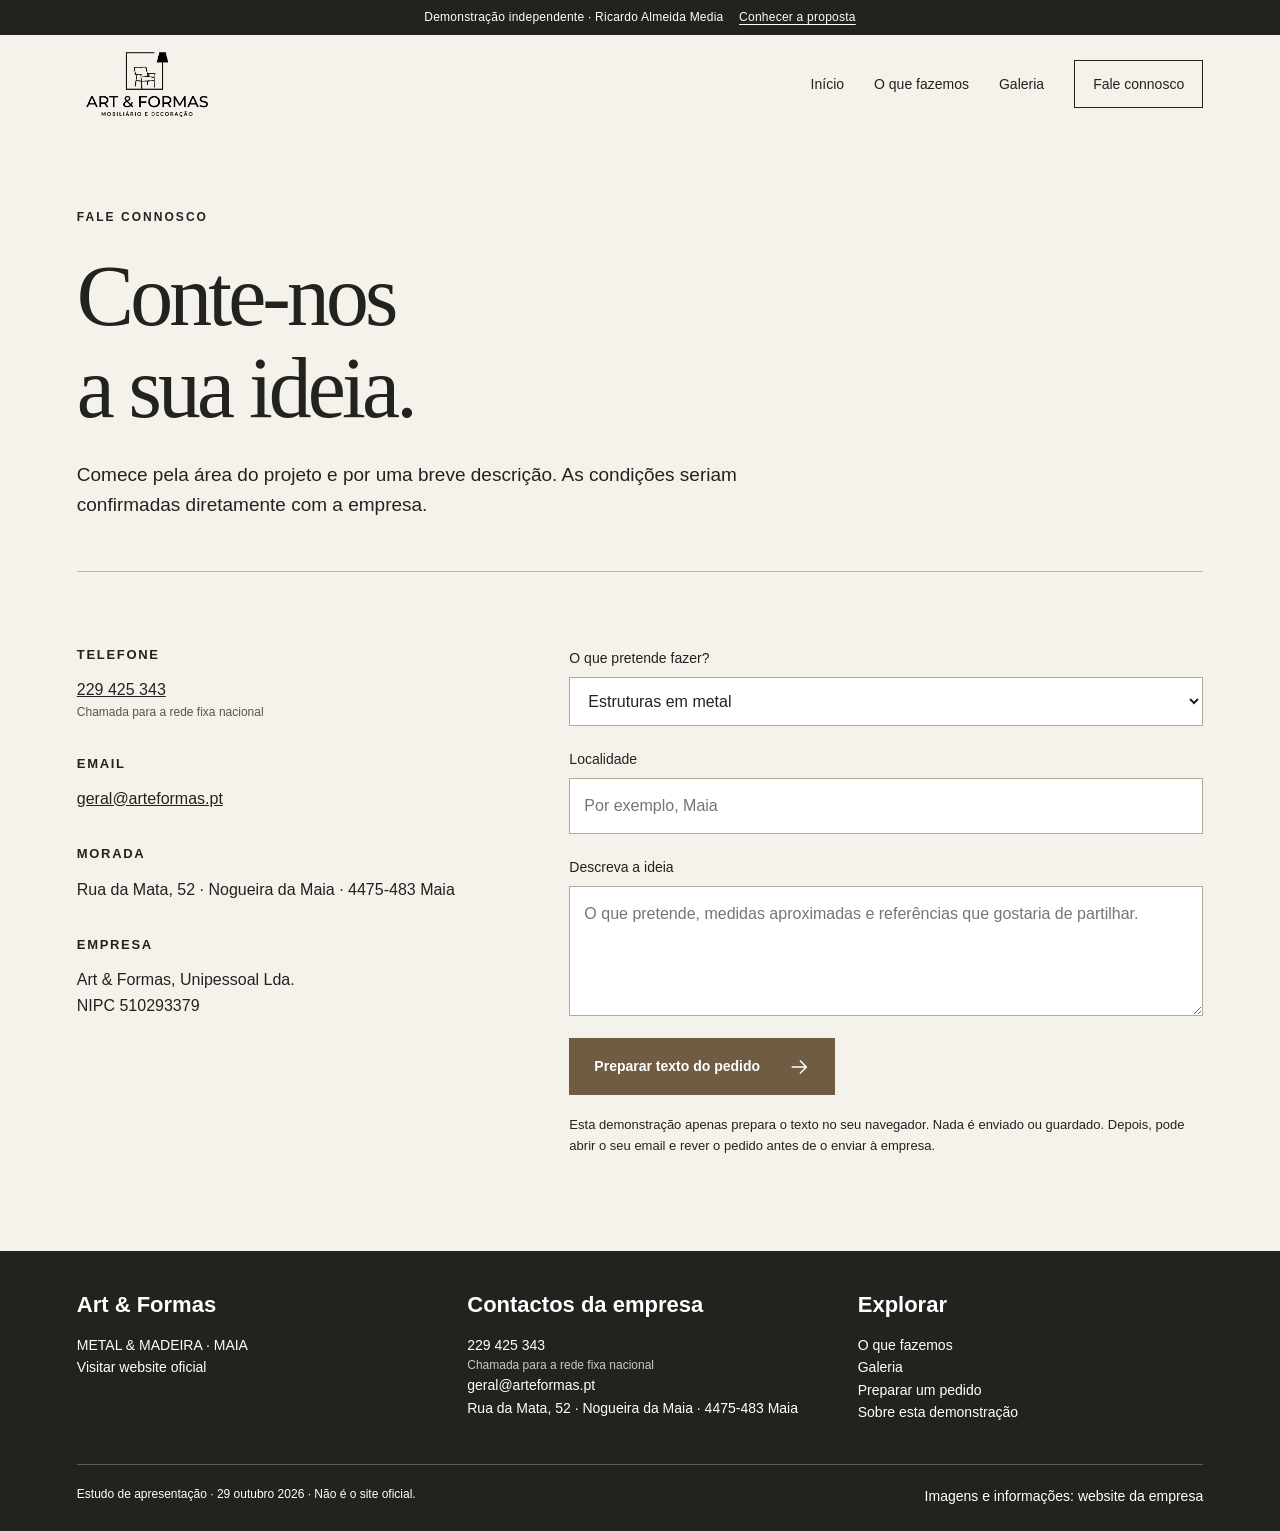
==== contactos.html @ 020de935 "Add independent brand-aligned website demonstration" ====
<!doctype html><html lang="pt-PT"><head><meta charset="utf-8"><meta name="viewport" content="width=device-width,initial-scale=1"><meta name="robots" content="noindex,nofollow,noarchive"><meta name="description" content="Demonstração independente de website para Art &amp; Formas. Não é o site oficial."><title>Contactos — Art &amp; Formas</title><link rel="stylesheet" href="style.css"><script defer src="app.js"></script></head><body class="art-formas" style="--accent:#705c43;--dark:#22231f;--paper:#f5f2eb;--display:Georgia,serif"><a class="skip" href="#conteudo">Saltar para o conteúdo</a><div class="notice">Demonstração independente · Ricardo Almeida Media <a href="proposta.html">Conhecer a proposta</a></div><header class="header container"><a class="brand" href="index.html" aria-label="Art &amp; Formas — início"><img src="assets/logo.png" alt="Art &amp; Formas"></a><button class="menu" aria-expanded="false" aria-controls="nav">Menu</button><nav id="nav" class="nav" aria-label="Navegação principal"><a class=" " href="index.html">Início</a><a class=" " href="servicos.html">O que fazemos</a><a class=" " href="projetos.html">Galeria</a><a class="active contact" href="contactos.html">Fale connosco</a></nav></header><main id="conteudo"><div class="container"><section class="page-top"><div class="eyebrow">Fale connosco</div><h1>Conte-nos<br>a sua ideia.</h1><p>Comece pela área do projeto e por uma breve descrição. As condições seriam confirmadas diretamente com a empresa.</p></section><section class="section contact-layout"><div><div class="contact-detail"><h3>Telefone</h3><a href="tel:+351229425343">229 425 343</a><p class="micro">Chamada para a rede fixa nacional</p></div><div class="contact-detail"><h3>Email</h3><a href="mailto:geral@arteformas.pt">geral@arteformas.pt</a></div><div class="contact-detail"><h3>Morada</h3><p>Rua da Mata, 52 · Nogueira da Maia · 4475-483 Maia</p></div><div class="contact-detail"><h3>Empresa</h3><p>Art &amp; Formas, Unipessoal Lda.</p><p>NIPC 510293379</p></div></div><div><form id="request-form" data-email="geral@arteformas.pt"><div class="field"><label for="service">O que pretende fazer?</label><select id="service"><option>Estruturas em metal</option><option>Metal e madeira</option><option>Acabamentos</option></select></div><div class="field"><label for="local">Localidade</label><input id="local" required placeholder="Por exemplo, Maia" autocomplete="address-level2"></div><div class="field"><label for="message">Descreva a ideia</label><textarea id="message" required placeholder="O que pretende, medidas aproximadas e referências que gostaria de partilhar."></textarea></div><button class="button" type="submit">Preparar texto do pedido<svg viewBox="0 0 24 24" aria-hidden="true"><path d="M4 12h15M13 5l7 7-7 7"/></svg></button><p class="form-note">Esta demonstração apenas prepara o texto no seu navegador. Nada é enviado ou guardado. Depois, pode abrir o seu email e rever o pedido antes de o enviar à empresa.</p></form><div id="result" class="result" hidden aria-live="polite"><strong>Texto preparado · ainda não enviado</strong><pre></pre><a class="button" href="#">Abrir no meu email<svg viewBox="0 0 24 24" aria-hidden="true"><path d="M4 12h15M13 5l7 7-7 7"/></svg></a></div></div></section></div></main><footer class="footer"><div class="container"><div class="footer-grid"><div><h3>Art &amp; Formas</h3><p>METAL &amp; MADEIRA · MAIA</p><a href="https://www.arteformas.com/" target="_blank" rel="noopener">Visitar website oficial</a></div><div><h3>Contactos da empresa</h3><a href="tel:+351229425343">229 425 343</a><p class="micro">Chamada para a rede fixa nacional</p><a href="mailto:geral@arteformas.pt">geral@arteformas.pt</a><p>Rua da Mata, 52 · Nogueira da Maia · 4475-483 Maia</p></div><div><h3>Explorar</h3><a href="servicos.html">O que fazemos</a><a href="projetos.html">Galeria</a><a href="contactos.html">Preparar um pedido</a><a href="proposta.html">Sobre esta demonstração</a></div></div><div class="bottom"><span>Estudo de apresentação · 29 outubro 2026 · Não é o site oficial.</span><a href="proposta.html#fontes">Imagens e informações: website da empresa</a></div></div></footer></body></html>
---- style.css ----
*{box-sizing:border-box}html{scroll-behavior:smooth}body{margin:0;background:var(--paper);color:var(--dark);font:16px/1.6 Arial,sans-serif}h1,h2,h3,p{margin:0}h1,h2{font-family:var(--display);font-weight:400;line-height:1.07;letter-spacing:-.045em}h1{font-size:clamp(44px,6.7vw,96px)}h2{font-size:clamp(34px,4.4vw,64px)}h3{font-size:22px;line-height:1.25}a{color:inherit}img{max-width:100%;display:block}button,input,select,textarea{font:inherit}button,a,input,select,textarea{outline-offset:5px}button{cursor:pointer}button:disabled{cursor:default}svg{width:22px;height:22px;fill:none;stroke:currentColor;stroke-width:1.6;flex:none}button:focus-visible,a:focus-visible{outline:3px solid var(--accent)}.notice{background:var(--dark);color:white;text-align:center;padding:8px 16px;font-size:12px;letter-spacing:.02em}.notice a{margin-left:12px;text-underline-offset:3px}.container{width:min(1240px,88%);margin:auto}.header{height:98px;display:flex;align-items:center;justify-content:space-between;gap:28px}.brand{display:flex;align-items:center;gap:16px;text-decoration:none;font-weight:bold;font-size:23px}.brand img{width:140px;max-height:65px;object-fit:contain}.fp-estofos .brand img{width:54px}.art-formas .brand img{width:140px}.nav{display:flex;gap:30px;align-items:center}.nav a{text-decoration:none;font-size:14px}.nav a.active{border-bottom:1px solid}.nav .contact{border:1px solid;padding:12px 18px}.menu{display:none;background:transparent;border:1px solid;padding:8px 14px}.eyebrow{text-transform:uppercase;letter-spacing:.17em;font-size:12px;font-weight:bold;margin-bottom:24px}.hero{position:relative;min-height:660px;display:flex;align-items:center;isolation:isolate;background:var(--dark);color:white}.hero>img{position:absolute;inset:0;width:100%;height:100%;object-fit:cover;z-index:-2}.hero:after{content:'';position:absolute;inset:0;background:linear-gradient(90deg,rgba(0,0,0,.70),rgba(0,0,0,.25));z-index:-1}.hero .container{padding:75px 0 110px}.hero p{max-width:530px;margin:25px 0;font-size:19px}.hero-note{position:absolute;bottom:20px;left:6%;right:6%;font-size:12px!important;max-width:none!important;opacity:.9}.button{display:inline-flex;align-items:center;justify-content:space-between;gap:28px;background:var(--accent);color:white;padding:16px 24px;border:1px solid var(--accent);text-decoration:none;font-size:14px;font-weight:bold}.button.secondary{background:transparent;color:inherit;border-color:currentColor}.actions{display:flex;gap:12px;flex-wrap:wrap}.intro{padding:90px 0;display:grid;grid-template-columns:1.2fr 1fr;gap:80px;align-items:start}.intro p{max-width:520px;margin-top:22px;font-size:18px}.intro .summary{border-left:1px solid var(--accent);padding-left:35px}.tagrow{display:flex;gap:18px;flex-wrap:wrap;padding:24px 0;border-bottom:1px solid #bbb5a8;font-size:13px}.section{padding:75px 0}.section-heading{display:flex;align-items:end;justify-content:space-between;gap:32px;margin-bottom:38px}.section-heading p{max-width:420px}.services{display:grid;grid-template-columns:repeat(3,1fr);gap:28px}.service{text-decoration:none;display:block}.service img{width:100%;height:280px;object-fit:cover}.service h3{display:flex;justify-content:space-between;align-items:center;margin:22px 0 10px}.service p{font-size:15px}.dark{background:var(--dark);color:white}.split{display:grid;grid-template-columns:1fr 1fr;gap:70px;align-items:center}.split>img{width:100%;height:530px;object-fit:cover}.split p{margin:26px 0}.micro{font-size:12px!important;opacity:.75;line-height:1.5}.cta{padding:75px 0;border-top:1px solid #bbb5a8;display:flex;align-items:center;justify-content:space-between;gap:45px}.cta h2{font-size:clamp(32px,4vw,55px);max-width:720px}.footer{padding:40px 0 24px;background:var(--dark);color:white}.footer-grid{display:grid;grid-template-columns:1fr 1fr 1fr;gap:45px}.footer h3{margin-bottom:15px}.footer a{display:block;text-decoration:none;font-size:14px;overflow-wrap:anywhere}.footer p{font-size:14px}.footer .bottom{border-top:1px solid #ffffff40;margin-top:40px;padding-top:20px;display:flex;justify-content:space-between;gap:20px;font-size:12px}.page-top{padding:75px 0 50px;border-bottom:1px solid #bdb8ad}.page-top p{max-width:680px;font-size:19px;margin-top:25px}.service-row{display:grid;grid-template-columns:1.05fr 1fr;gap:70px;align-items:center;margin:30px 0 85px}.service-row:nth-child(even) img{order:2}.service-row>img{width:100%;height:440px;object-fit:cover}.service-row p{margin:24px 0}.service-row h2{font-size:44px}.prepare{background:#fff;padding:22px;margin-bottom:25px;font-size:15px}.filters{display:flex;gap:10px;flex-wrap:wrap;margin-bottom:35px}.filters button{border:1px solid #b2aa9b;background:transparent;border-radius:30px;padding:10px 21px;color:var(--dark)}.filters button[aria-pressed=true]{background:var(--dark);color:white;border-color:var(--dark)}.gallery{display:grid;grid-template-columns:repeat(2,1fr);gap:38px 28px}.gallery button{padding:0;border:0;text-align:left;color:inherit;background:none}.gallery img{width:100%;height:370px;object-fit:cover;transition:transform .3s}.gallery button:hover img{transform:scale(.985)}.gallery .caption{padding:18px 0;display:flex;align-items:center;justify-content:space-between}.gallery small{display:block;text-transform:uppercase;font-size:10px;letter-spacing:.13em;margin-bottom:8px}.gallery strong{font-size:19px;font-weight:400}.gallery [hidden]{display:none}dialog{border:0;padding:18px;width:min(1000px,94vw);background:var(--paper);color:var(--dark);max-height:94vh}dialog::backdrop{background:#000b}dialog img{max-height:72vh;max-width:100%;margin:15px auto;object-fit:contain}.close{display:block;margin-left:auto;background:var(--dark);border:0;color:white;padding:10px 17px}.contact-layout{display:grid;grid-template-columns:.8fr 1.2fr;gap:70px}.contact-detail{margin-bottom:35px}.contact-detail h3{font-size:13px;text-transform:uppercase;letter-spacing:.13em;margin-bottom:14px}.contact-detail a{display:block;overflow-wrap:anywhere}.field{display:grid;gap:8px;margin-bottom:22px}.field label{font-size:14px}.field input,.field select,.field textarea{width:100%;padding:14px;background:#fff;border:1px solid #b2aa9b;color:var(--dark);border-radius:0}.field textarea{min-height:130px;resize:vertical}.form-note{font-size:13px;margin:20px 0}.result{padding:24px;background:white;border-left:3px solid var(--accent);margin-top:25px}.result pre{white-space:pre-wrap;font:inherit;font-size:15px}.result a{margin-top:20px}.story-tabs{display:grid;grid-template-columns:repeat(3,1fr);gap:10px;margin:35px 0 25px}.story-tabs button{background:transparent;border:1px solid #ffffff70;color:white;text-align:left;padding:18px}.story-tabs button[aria-pressed=true]{background:var(--paper);color:var(--dark)}.story-tabs small{display:block;margin-bottom:10px;opacity:.7}.story-copy{min-height:65px;max-width:750px}.explain{max-width:780px;margin:auto}.explain>p{font-size:18px;margin:24px 0 45px}.explain h2{font-size:38px;margin-top:45px}.explain ul{padding-left:24px}.explain li{margin:12px 0}.art-formas .hero{min-height:700px}.art-formas .hero:after{background:linear-gradient(90deg,#1e241bd9,#1e241b20)}.art-formas .hero .container{padding-left:0}.art-formas .services{gap:45px}.art-formas .service:nth-child(2){padding-top:80px}.fp-estofos h1{font-weight:700;letter-spacing:-.055em}.fp-estofos .hero:after{background:linear-gradient(90deg,#06121bea,#07121b22)}.fp-estofos .hero{min-height:690px}.fp-estofos h2{font-weight:600}.fp-estofos .service img{height:240px}.fp-estofos .gallery{grid-template-columns:1.35fr 1fr}.fp-estofos .services .service{border-top:3px solid var(--accent);padding-top:16px}.amca-carpintaria .hero{margin:0 3%}.skip{position:absolute;left:-10000px;top:0}.skip:focus{left:15px;top:10px;background:white;color:black;padding:12px;z-index:99}@media(max-width:850px){.header{height:80px}.nav{gap:16px}.brand span{display:none}.intro,.split,.service-row,.contact-layout{gap:35px}.services{gap:18px}.service img{height:220px}.gallery img{height:280px}.story-tabs button{padding:12px}.footer-grid{gap:25px}}@media(max-width:650px){.container{width:88%}.header{position:relative}.brand img{max-width:120px;max-height:50px}.menu{display:block}.nav{display:none;position:absolute;top:75px;left:-7%;right:-7%;z-index:5;background:var(--paper);padding:24px 7%;border-bottom:1px solid;flex-direction:column;align-items:flex-start}.nav.open{display:flex}.notice{font-size:11px}.notice a{display:inline-block}.hero,.art-formas .hero,.fp-estofos .hero{min-height:670px}.hero:after{background:linear-gradient(90deg,#000b,#0006)}.hero .container{padding:60px 0 120px}.hero p{font-size:17px;max-width:95%}.hero-note{font-size:11px!important;bottom:10px}.intro,.split,.service-row,.contact-layout{grid-template-columns:1fr}.intro{padding:60px 0;gap:35px}.intro .summary{padding-left:20px}.services{grid-template-columns:1fr;gap:36px}.service img,.fp-estofos .service img{height:280px}.service-row:nth-child(even) img{order:0}.service-row{margin:15px 0 55px;gap:25px}.service-row>img{height:310px}.service-row h2{font-size:36px}.section{padding:55px 0}.section-heading{display:block}.section-heading p{margin-top:20px}.split>img{height:340px}.cta{display:block;padding:55px 0}.cta .button{margin-top:30px}.footer-grid{grid-template-columns:1fr;gap:30px}.footer .bottom{display:block}.footer .bottom a{margin-top:15px}.page-top{padding:55px 0 40px}.gallery,.fp-estofos .gallery{grid-template-columns:1fr;gap:24px}.gallery img{height:310px}.story-tabs{grid-template-columns:1fr}.story-tabs button{display:flex;gap:20px;align-items:center;padding:15px}.story-tabs small{margin:0}.art-formas .service:nth-child(2){padding-top:0}.actions .button{width:100%}.amca-carpintaria .hero{margin:0}.explain h2{font-size:32px}}@media(prefers-reduced-motion:reduce){html{scroll-behavior:auto}*,*:before,*:after{animation:none!important;transition:none!important}}.amca-carpintaria .brand img{width:70px}.amca-carpintaria .brand span{display:block;font-size:24px;letter-spacing:.12em}
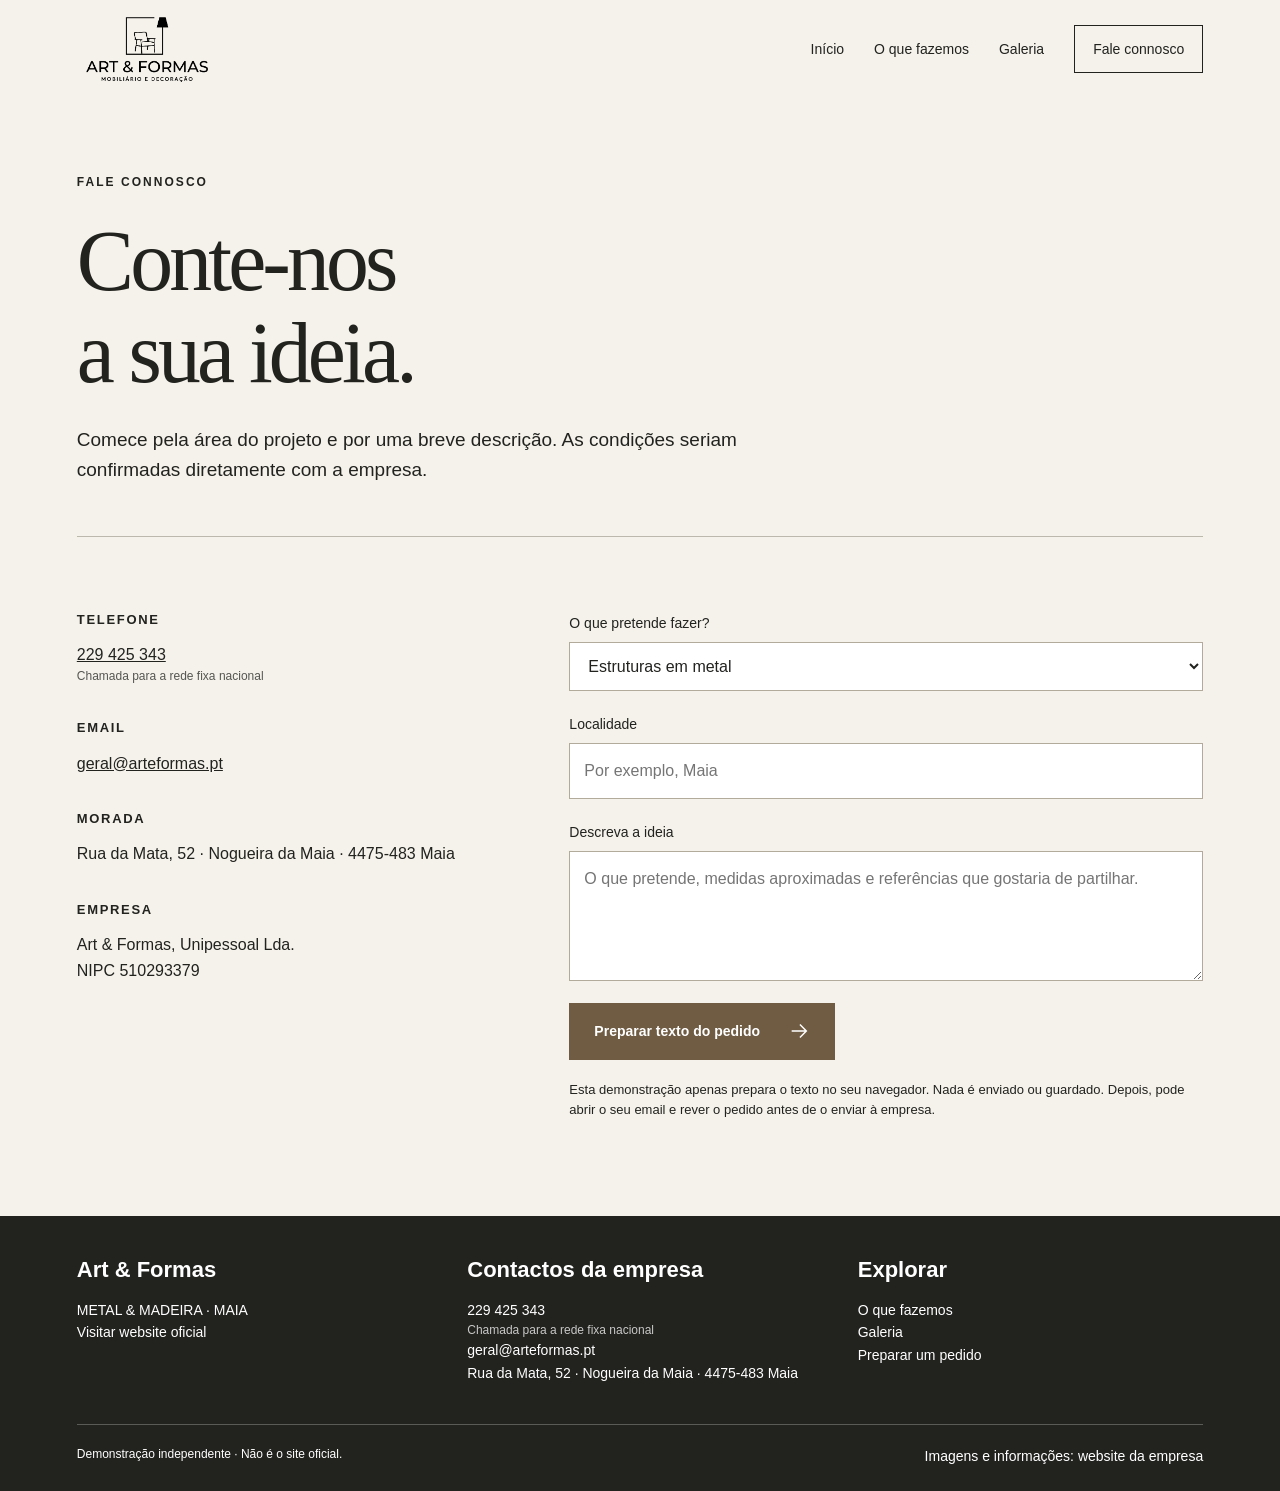
==== commit 0fc8eca8: "Keep company website experience and move RAM proposal private" ====
--- a/contactos.html
+++ b/contactos.html
@@ -1 +1 @@
-<!doctype html><html lang="pt-PT"><head><meta charset="utf-8"><meta name="viewport" content="width=device-width,initial-scale=1"><meta name="robots" content="noindex,nofollow,noarchive"><meta name="description" content="Demonstração independente de website para Art &amp; Formas. Não é o site oficial."><title>Contactos — Art &amp; Formas</title><link rel="stylesheet" href="style.css"><script defer src="app.js"></script></head><body class="art-formas" style="--accent:#705c43;--dark:#22231f;--paper:#f5f2eb;--display:Georgia,serif"><a class="skip" href="#conteudo">Saltar para o conteúdo</a><div class="notice">Demonstração independente · Ricardo Almeida Media <a href="proposta.html">Conhecer a proposta</a></div><header class="header container"><a class="brand" href="index.html" aria-label="Art &amp; Formas — início"><img src="assets/logo.png" alt="Art &amp; Formas"></a><button class="menu" aria-expanded="false" aria-controls="nav">Menu</button><nav id="nav" class="nav" aria-label="Navegação principal"><a class=" " href="index.html">Início</a><a class=" " href="servicos.html">O que fazemos</a><a class=" " href="projetos.html">Galeria</a><a class="active contact" href="contactos.html">Fale connosco</a></nav></header><main id="conteudo"><div class="container"><section class="page-top"><div class="eyebrow">Fale connosco</div><h1>Conte-nos<br>a sua ideia.</h1><p>Comece pela área do projeto e por uma breve descrição. As condições seriam confirmadas diretamente com a empresa.</p></section><section class="section contact-layout"><div><div class="contact-detail"><h3>Telefone</h3><a href="tel:+351229425343">229 425 343</a><p class="micro">Chamada para a rede fixa nacional</p></div><div class="contact-detail"><h3>Email</h3><a href="mailto:geral@arteformas.pt">geral@arteformas.pt</a></div><div class="contact-detail"><h3>Morada</h3><p>Rua da Mata, 52 · Nogueira da Maia · 4475-483 Maia</p></div><div class="contact-detail"><h3>Empresa</h3><p>Art &amp; Formas, Unipessoal Lda.</p><p>NIPC 510293379</p></div></div><div><form id="request-form" data-email="geral@arteformas.pt"><div class="field"><label for="service">O que pretende fazer?</label><select id="service"><option>Estruturas em metal</option><option>Metal e madeira</option><option>Acabamentos</option></select></div><div class="field"><label for="local">Localidade</label><input id="local" required placeholder="Por exemplo, Maia" autocomplete="address-level2"></div><div class="field"><label for="message">Descreva a ideia</label><textarea id="message" required placeholder="O que pretende, medidas aproximadas e referências que gostaria de partilhar."></textarea></div><button class="button" type="submit">Preparar texto do pedido<svg viewBox="0 0 24 24" aria-hidden="true"><path d="M4 12h15M13 5l7 7-7 7"/></svg></button><p class="form-note">Esta demonstração apenas prepara o texto no seu navegador. Nada é enviado ou guardado. Depois, pode abrir o seu email e rever o pedido antes de o enviar à empresa.</p></form><div id="result" class="result" hidden aria-live="polite"><strong>Texto preparado · ainda não enviado</strong><pre></pre><a class="button" href="#">Abrir no meu email<svg viewBox="0 0 24 24" aria-hidden="true"><path d="M4 12h15M13 5l7 7-7 7"/></svg></a></div></div></section></div></main><footer class="footer"><div class="container"><div class="footer-grid"><div><h3>Art &amp; Formas</h3><p>METAL &amp; MADEIRA · MAIA</p><a href="https://www.arteformas.com/" target="_blank" rel="noopener">Visitar website oficial</a></div><div><h3>Contactos da empresa</h3><a href="tel:+351229425343">229 425 343</a><p class="micro">Chamada para a rede fixa nacional</p><a href="mailto:geral@arteformas.pt">geral@arteformas.pt</a><p>Rua da Mata, 52 · Nogueira da Maia · 4475-483 Maia</p></div><div><h3>Explorar</h3><a href="servicos.html">O que fazemos</a><a href="projetos.html">Galeria</a><a href="contactos.html">Preparar um pedido</a><a href="proposta.html">Sobre esta demonstração</a></div></div><div class="bottom"><span>Estudo de apresentação · 29 outubro 2026 · Não é o site oficial.</span><a href="proposta.html#fontes">Imagens e informações: website da empresa</a></div></div></footer></body></html>+<!doctype html><html lang="pt-PT"><head><meta charset="utf-8"><meta name="viewport" content="width=device-width,initial-scale=1"><meta name="robots" content="noindex,nofollow,noarchive"><meta name="description" content="Demonstração independente de website para Art &amp; Formas. Não é o site oficial."><title>Contactos — Art &amp; Formas</title><link rel="stylesheet" href="style.css"><script defer src="app.js"></script></head><body class="art-formas" style="--accent:#705c43;--dark:#22231f;--paper:#f5f2eb;--display:Georgia,serif"><a class="skip" href="#conteudo">Saltar para o conteúdo</a><header class="header container"><a class="brand" href="index.html" aria-label="Art &amp; Formas — início"><img src="assets/logo.png" alt="Art &amp; Formas"></a><button class="menu" aria-expanded="false" aria-controls="nav">Menu</button><nav id="nav" class="nav" aria-label="Navegação principal"><a class=" " href="index.html">Início</a><a class=" " href="servicos.html">O que fazemos</a><a class=" " href="projetos.html">Galeria</a><a class="active contact" href="contactos.html">Fale connosco</a></nav></header><main id="conteudo"><div class="container"><section class="page-top"><div class="eyebrow">Fale connosco</div><h1>Conte-nos<br>a sua ideia.</h1><p>Comece pela área do projeto e por uma breve descrição. As condições seriam confirmadas diretamente com a empresa.</p></section><section class="section contact-layout"><div><div class="contact-detail"><h3>Telefone</h3><a href="tel:+351229425343">229 425 343</a><p class="micro">Chamada para a rede fixa nacional</p></div><div class="contact-detail"><h3>Email</h3><a href="mailto:geral@arteformas.pt">geral@arteformas.pt</a></div><div class="contact-detail"><h3>Morada</h3><p>Rua da Mata, 52 · Nogueira da Maia · 4475-483 Maia</p></div><div class="contact-detail"><h3>Empresa</h3><p>Art &amp; Formas, Unipessoal Lda.</p><p>NIPC 510293379</p></div></div><div><form id="request-form" data-email="geral@arteformas.pt"><div class="field"><label for="service">O que pretende fazer?</label><select id="service"><option>Estruturas em metal</option><option>Metal e madeira</option><option>Acabamentos</option></select></div><div class="field"><label for="local">Localidade</label><input id="local" required placeholder="Por exemplo, Maia" autocomplete="address-level2"></div><div class="field"><label for="message">Descreva a ideia</label><textarea id="message" required placeholder="O que pretende, medidas aproximadas e referências que gostaria de partilhar."></textarea></div><button class="button" type="submit">Preparar texto do pedido<svg viewBox="0 0 24 24" aria-hidden="true"><path d="M4 12h15M13 5l7 7-7 7"/></svg></button><p class="form-note">Esta demonstração apenas prepara o texto no seu navegador. Nada é enviado ou guardado. Depois, pode abrir o seu email e rever o pedido antes de o enviar à empresa.</p></form><div id="result" class="result" hidden aria-live="polite"><strong>Texto preparado · ainda não enviado</strong><pre></pre><a class="button" href="#">Abrir no meu email<svg viewBox="0 0 24 24" aria-hidden="true"><path d="M4 12h15M13 5l7 7-7 7"/></svg></a></div></div></section></div></main><footer class="footer"><div class="container"><div class="footer-grid"><div><h3>Art &amp; Formas</h3><p>METAL &amp; MADEIRA · MAIA</p><a href="https://www.arteformas.com/" target="_blank" rel="noopener">Visitar website oficial</a></div><div><h3>Contactos da empresa</h3><a href="tel:+351229425343">229 425 343</a><p class="micro">Chamada para a rede fixa nacional</p><a href="mailto:geral@arteformas.pt">geral@arteformas.pt</a><p>Rua da Mata, 52 · Nogueira da Maia · 4475-483 Maia</p></div><div><h3>Explorar</h3><a href="servicos.html">O que fazemos</a><a href="projetos.html">Galeria</a><a href="contactos.html">Preparar um pedido</a></div></div><div class="bottom"><span>Demonstração independente · Não é o site oficial.</span><a href="https://www.arteformas.com/" target="_blank" rel="noopener">Imagens e informações: website da empresa</a></div></div></footer></body></html>
